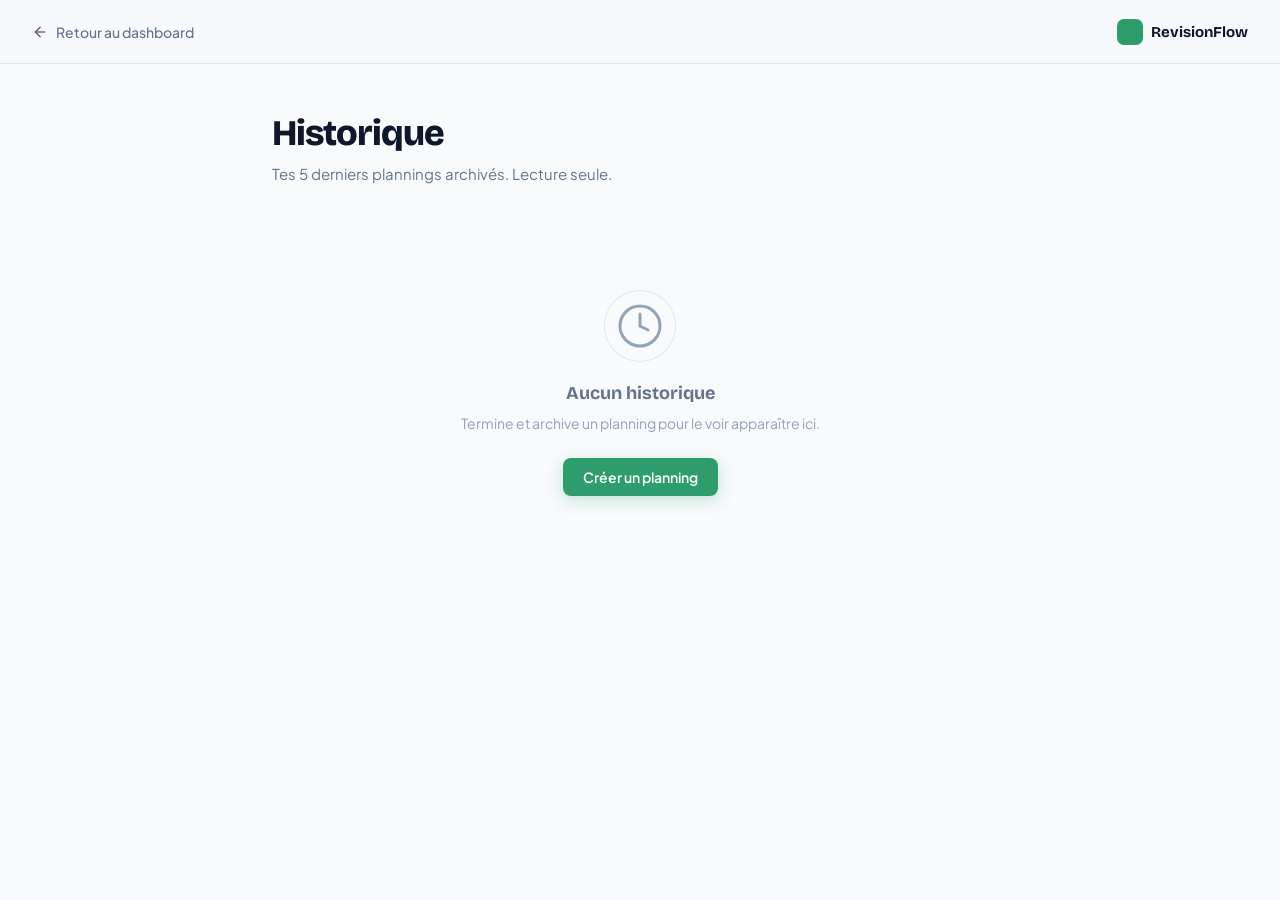
==== history/index.html @ 7397029c "correction du dashboard" ====
<!DOCTYPE html>
<html lang="fr">
<head>
    <meta charset="UTF-8">
    <meta name="viewport" content="width=device-width, initial-scale=1.0">
    <title>RevisionFlow — Historique</title>
    <link rel="preconnect" href="https://fonts.googleapis.com">
    <link href="https://fonts.googleapis.com/css2?family=Bricolage+Grotesque:opsz,wght@12..96,400;12..96,700;12..96,800&family=Plus+Jakarta+Sans:wght@400;500;600&display=swap" rel="stylesheet">
    <link rel="stylesheet" href="../core/variables.css">
    <link rel="stylesheet" href="history.css">
</head>
<body>

<div id="toast-container"></div>

<!-- HEADER -->
<header class="hist-header">
    <a href="../components/dashboard/dashboard.html" class="hist-back">
        <svg viewBox="0 0 24 24" fill="none" stroke="currentColor" stroke-width="2.5"
             stroke-linecap="round" width="16" height="16">
            <path d="M19 12H5M12 19l-7-7 7-7"/>
        </svg>
        Retour au dashboard
    </a>
    <div class="hist-brand">
        <div class="hist-logo"></div>
        <span>RevisionFlow</span>
    </div>
</header>

<!-- CONTENU -->
<div class="hist-body">

    <div class="hist-page-head">
        <h1 class="hist-page-title">Historique</h1>
        <p class="hist-page-sub">
            Tes 5 derniers plannings archivés. Lecture seule.
        </p>
    </div>

    <!-- Vide -->
    <div class="hist-empty hidden" id="hist-empty">
        <div class="hist-empty-icon">
            <svg viewBox="0 0 24 24" fill="none" stroke="currentColor"
                 stroke-width="1.5" stroke-linecap="round" width="48" height="48">
                <circle cx="12" cy="12" r="10"/>
                <polyline points="12 6 12 12 16 14"/>
            </svg>
        </div>
        <div class="hist-empty-title">Aucun historique</div>
        <div class="hist-empty-desc">
            Termine et archive un planning pour le voir apparaître ici.
        </div>
        <a href="../components/wizard/wizard.html" class="btn btn-green" style="margin-top:1.5rem">
            Créer un planning
        </a>
    </div>

    <!-- Liste -->
    <div id="hist-liste"></div>

    <!-- Panneau de détail (lecture seule) -->
    <div class="hist-detail hidden" id="hist-detail">
        <div class="hist-detail-header">
            <div>
                <div class="hist-detail-date" id="hd-date"></div>
                <div class="hist-detail-titre" id="hd-titre">Détail du planning</div>
            </div>
            <button class="btn btn-ghost btn-sm" onclick="History.fermerDetail()">
                <svg viewBox="0 0 24 24" fill="none" stroke="currentColor"
                     stroke-width="2.5" stroke-linecap="round" width="14" height="14">
                    <line x1="18" y1="6" x2="6" y2="18"/>
                    <line x1="6"  y1="6" x2="18" y2="18"/>
                </svg>
                Fermer
            </button>
        </div>

        <!-- Stats archivées -->
        <div class="hd-stats" id="hd-stats"></div>

        <!-- Modules archivés -->
        <div class="hd-section-title">Modules</div>
        <div id="hd-modules"></div>

        <!-- Bandeau lecture seule -->
        <div class="hd-readonly-banner">
            <svg viewBox="0 0 24 24" fill="none" stroke="currentColor"
                 stroke-width="2" stroke-linecap="round" width="15" height="15">
                <rect x="3" y="11" width="18" height="11" rx="2" ry="2"/>
                <path d="M7 11V7a5 5 0 0110 0v4"/>
            </svg>
            Planning archivé — lecture seule. Aucune modification possible.
        </div>
    </div>

</div><!-- /hist-body -->

<script src="../core/state.js"></script>
<script src="../core/ui.js"></script>
<script src="../core/planning.js"></script>
<script src="../core/storage.js"></script>
<script src="history.js"></script>
</body>
</html>
---- core/variables.css ----
/* ================================================
   REVISIONFLOW — DESIGN SYSTEM CENTRALISÉ
   Importer ce fichier en premier dans chaque composant
================================================ */
:root {

    /* --- Palette Sémantique Deep Tech --- */
    --accent-primary:  #22d3ee; /* Cyan */
    --accent-secondary: #a855f7; /* Violet */
    --success:         #10b981; /* Emerald */
    --warning:         #f59e0b; /* Amber */
    --danger:          #ef4444; /* Red */
    --info:            #3b82f6; /* Blue */

    /* --- Thème Clair (Correction Conflit) --- */
    --bg:             #f8fafc;
    --bg-alt:         #f1f5f9;
    --bg-gradient:    linear-gradient(135deg, #f8fafc 0%, #f1f5f9 100%);
    --surface:        #ffffff;
    --surface-hover:  #f8fafc;
    --text:           #0f172a;
    --text-muted:     #475569;
    --text-dim:       #94a3b8;
    --border:         rgba(0, 0, 0, 0.08);
    --border-bright:  rgba(0, 0, 0, 0.15);
    --glass-blur:     blur(12px);
    --neon-shadow:    0 0 15px rgba(34, 211, 238, 0.3);

    /* --- Couleurs secondaires --- */
    --orange:         #E8730A;
    --orange-dark:    #c45e06;
    --orange-light:   #fff3e8;
    --orange-mid:     #fdd5a8;

    --red:            #D92B2B;
    --red-dark:       #b91c1c;
    --red-light:      #fee2e2;
    --red-mid:        #fca5a5;

    /* --- Neutres --- */
    --text-2:         #64748b;
    --text-3:         #94a3b8;
    --border-2:       #cbd5e1;

    /* --- Vert (identique à --success) --- */
    --green:          #2D9E6B;
    --green-dark:     #1a7a50;
    --green-light:    #ecfdf5;
    --green-mid:      #6ee7b7;

    /* --- Primary & Accents --- */
    --purple-bg:      #eef2ff;
    --cyan:           #22d3ee;
    --primary:        #2563EB;
    --primary-dark:   #1E40AF;
    --primary-soft:   #EFF6FF;
    --primary-gradient: linear-gradient(135deg, #2563EB, #06b6d4);
    --success-gradient: linear-gradient(135deg, #10b981, #34d399);

    /* --- Typographie --- */
    --font-display:   'Bricolage Grotesque', sans-serif;
    --font-body:      'Plus Jakarta Sans', sans-serif;
    --font-mono:      'JetBrains Mono', 'Fira Code', monospace;

    /* --- Espacements --- */
    --space-xs:  4px;
    --space-sm:  8px;
    --space-md:  16px;
    --space-lg:  24px;
    --space-xl:  40px;
    --space-2xl: 64px;

    /* --- Bordures --- */
    --radius-sm:  8px;
    --radius-md:  12px;
    --radius-lg:  16px;
    --radius-xl:  20px;
    --radius-full: 999px;

    /* --- Ombres --- */
    --shadow-sm:  0 1px 3px rgba(15, 28, 46, 0.06),
                  0 1px 2px rgba(15, 28, 46, 0.04);
    --shadow-md:  0 4px 16px rgba(15, 28, 46, 0.07),
                  0 1px 4px  rgba(15, 28, 46, 0.04);
    --shadow-lg:  0 10px 40px rgba(15, 28, 46, 0.09),
                  0 4px  12px rgba(15, 28, 46, 0.05);
    --shadow-green: 0 4px 16px rgba(45, 158, 107, 0.25);
    --shadow-orange: 0 4px 16px rgba(232, 115, 10, 0.25);

    /* --- Animations --- */
    --ease:      cubic-bezier(0.16, 1, 0.3, 1);
    --ease-back: cubic-bezier(0.34, 1.56, 0.64, 1);
    --ease-in:   cubic-bezier(0.4, 0, 1, 1);
    --ease-out:  cubic-bezier(0, 0, 0.2, 1);
    --duration-fast:   150ms;
    --duration-normal: 300ms;
    --duration-slow:   500ms;

    /* --- Z-index --- */
    --z-base:    1;
    --z-dropdown: 10;
    --z-sidebar:  40;
    --z-modal:    80;
    --z-toast:    100;
}

/* ================================================
   RESET GLOBAL — inclure une seule fois
================================================ */
*, *::before, *::after {
    box-sizing: border-box;
    margin: 0;
    padding: 0;
}

html { scroll-behavior: smooth; }

body {
    font-family: var(--font-body);
    background: var(--bg);
    color: var(--text);
    -webkit-font-smoothing: antialiased;
    -moz-osx-font-smoothing: grayscale;
    overflow-x: hidden;
}

::-webkit-scrollbar { width: 4px; height: 4px; }
::-webkit-scrollbar-track { background: transparent; }
::-webkit-scrollbar-thumb {
    background: var(--green-mid);
    border-radius: var(--radius-full);
}

/* ================================================
   UTILITAIRES GLOBAUX
================================================ */

/* Texte */
.text-green  { color: var(--green); }
.text-orange { color: var(--orange); }
.text-red    { color: var(--danger); }
.text-muted  { color: var(--text-2); }

/* Badges statut */
.badge {
    display: inline-flex;
    align-items: center;
    gap: var(--space-xs);
    padding: 3px 10px;
    border-radius: var(--radius-full);
    font-size: 11px;
    font-weight: 600;
    text-transform: uppercase;
    letter-spacing: 0.5px;
}

.badge-green  { background: var(--green-light);  color: var(--green-dark); }
.badge-orange { background: var(--orange-light); color: var(--orange-dark); }
.badge-red    { background: var(--red-light);    color: var(--red-dark); }
.badge-muted  { background: var(--bg);           color: var(--text-2);
                border: 1px solid var(--border); }

/* Priorité */
.priority-high   { background: var(--orange-light); color: var(--orange-dark); }
.priority-medium { background: rgba(34, 211, 238, 0.1);  color: var(--cyan); }
.priority-low    { background: var(--bg);           color: var(--text-2);
                   border: 1px solid var(--border); }

/* Boutons globaux */
.btn {
    display: inline-flex;
    align-items: center;
    justify-content: center;
    gap: var(--space-sm);
    padding: 10px 20px;
    border-radius: var(--radius-sm);
    border: none;
    font-family: var(--font-body);
    font-size: 14px;
    font-weight: 600;
    cursor: pointer;
    transition: all var(--duration-normal) var(--ease);
    text-decoration: none;
    white-space: nowrap;
}

.btn svg { width: 15px; height: 15px; flex-shrink: 0; }

.btn-green {
    background: var(--green);
    color: white;
    box-shadow: var(--shadow-green);
}

.btn-green:hover {
    background: var(--green-dark);
    transform: translateY(-1px);
    box-shadow: 0 6px 20px rgba(45, 158, 107, 0.35);
}

.btn-green:active { transform: scale(0.97); }

.btn-orange {
    background: var(--orange-light);
    color: var(--orange-dark);
    border: 1px solid var(--orange-mid);
}

.btn-orange:hover {
    background: #fde8c8;
    border-color: var(--orange);
}

.btn-ghost {
    background: transparent;
    color: var(--text-2);
    border: 1.5px solid var(--border);
}

.btn-ghost:hover {
    background: var(--bg);
    border-color: var(--border-2);
    color: var(--text);
}

.btn-danger {
    background: var(--red-light);
    color: var(--red-dark);
    border: 1px solid var(--red-mid);
}

.btn-danger:hover { background: #fecaca; }

.btn-sm { padding: 7px 14px; font-size: 13px; }
.btn-sm svg { width: 13px; height: 13px; }

/* Cards */
.card {
    background: var(--surface);
    border: 1px solid var(--border);
    border-radius: var(--radius-lg);
    padding: var(--space-lg);
    transition: box-shadow var(--duration-normal);
}

.card:hover { box-shadow: var(--shadow-md); }

.card-title {
    font-family: var(--font-display);
    font-size: 15px;
    font-weight: 700;
    color: var(--text);
    letter-spacing: -0.2px;
    margin-bottom: var(--space-md);
}

/* Progress bar */
.progress-track {
    width: 100%;
    height: 8px;
    background: var(--border);
    border-radius: var(--radius-full);
    overflow: hidden;
}

.progress-fill {
    height: 100%;
    background: var(--green);
    border-radius: var(--radius-full);
    transition: width 0.8s cubic-bezier(0.65, 0, 0.35, 1);
    box-shadow: 0 0 8px rgba(45, 158, 107, 0.3);
}

.progress-fill.orange { background: var(--orange); }
.progress-fill.red    { background: var(--red); }

/* Input */
.input-box {
    display: flex;
    align-items: center;
    gap: var(--space-sm);
    background: var(--bg);
    border: 1.5px solid var(--border);
    border-radius: var(--radius-sm);
    padding: 0 14px;
    transition: all var(--duration-fast);
}

.input-box:focus-within {
    border-color: var(--green);
    box-shadow: 0 0 0 3px var(--green-light);
    background: var(--surface);
}

.input-box input,
.input-box select {
    flex: 1;
    border: none;
    background: transparent;
    padding: 11px 0;
    font-family: var(--font-body);
    font-size: 14px;
    color: var(--text);
    outline: none;
}

.input-box input::placeholder { color: var(--text-3); }

/* Animations communes */
@keyframes fadeUp {
    from { opacity: 0; transform: translateY(16px); }
    to   { opacity: 1; transform: translateY(0); }
}

@keyframes fadeIn {
    from { opacity: 0; }
    to   { opacity: 1; }
}

@keyframes slideIn {
    from { opacity: 0; transform: translateY(-10px) scale(0.97); }
    to   { opacity: 1; transform: translateY(0) scale(1); }
}

@keyframes scaleIn {
    from { opacity: 0; transform: scale(0.92); }
    to   { opacity: 1; transform: scale(1); }
}

/* Empty state */
.empty-state {
    text-align: center;
    padding: var(--space-xl) var(--space-md);
    color: var(--text-3);
}

.empty-state-icon {
    width: 48px; height: 48px;
    margin: 0 auto var(--space-md);
    color: var(--border-2);
}

.empty-state-title {
    font-family: var(--font-display);
    font-size: 16px;
    font-weight: 700;
    color: var(--text-2);
    margin-bottom: var(--space-xs);
}

.empty-state-desc { font-size: 13px; color: var(--text-3); line-height: 1.5; }

/* Toast container */
#toast-container {
    position: fixed;
    top: var(--space-lg);
    right: var(--space-lg);
    z-index: var(--z-toast);
    display: flex;
    flex-direction: column;
    gap: var(--space-sm);
    pointer-events: none;
}

/* ================================================
   THÈME SOMBRE (DARK MODE)
================================================ */
[data-theme="dark"] {
    --bg:             #0f172a;
    --bg-gradient:    linear-gradient(135deg, #0f172a 0%, #1e293b 100%);
    --surface:        #1e293b;
    --surface-hover:  #334155;
    --text:           #f1f5f9;
    --text-muted:     #cbd5e1;
    --text-dim:       #94a3b8;
    --text-2:         #94a3b8;
    --text-3:         #64748b;
    --border:         rgba(255, 255, 255, 0.08);
    --border-bright:  rgba(255, 255, 255, 0.15);
    --border-2:       #334155;
    
    /* Couleurs principales */
    --primary:        #3b82f6;
    --primary-dark:   #2563eb;
    --primary-soft:   #1e3a5f;
    
    --green:          #10b981;
    --green-dark:     #059669;
    --green-light:    #064e3b;
    --green-mid:      #34d399;
    
    --orange:         #f97316;
    --orange-dark:    #ea580c;
    --orange-light:   #431407;
    --orange-mid:     #fdba74;
    
    --red:            #ef4444;
    --red-dark:       #dc2626;
    --red-light:      #7f1d1d;
    --red-mid:        #f87171;
    
    /* Ombres */
    --shadow-sm:      0 1px 3px rgba(0, 0, 0, 0.3);
    --shadow-md:      0 4px 16px rgba(0, 0, 0, 0.4);
    --shadow-lg:      0 10px 40px rgba(0, 0, 0, 0.5);
    --shadow-green:   0 4px 16px rgba(16, 185, 129, 0.2);
    --shadow-orange:  0 4px 16px rgba(249, 115, 22, 0.2);
    
    /* Wizard spécifique */
    --wiz-bg:          #0f172a;
    --wiz-bg-alt:      #1e293b;
    --wiz-surface:     #1e293b;
    --wiz-surface-alt: #334155;
    --wiz-surface-item: #0f172a;
    --wiz-border:      #334155;
    --wiz-border-strong: #475569;
}

/* Ajustements supplémentaires pour le mode sombre */
[data-theme="dark"] .card:hover {
    background: #334155;
}

[data-theme="dark"] .badge-muted {
    background: #334155;
    color: #cbd5e1;
}

[data-theme="dark"] .module-row {
    background: #0f172a;
}

[data-theme="dark"] .module-row:focus-within {
    background: #1e293b;
}
---- history/history.css ----
/* ================================================
   HISTORY — page historique
================================================ */

body { min-height: 100vh; }

/* Header */
.hist-header {
    position: sticky;
    top: 0;
    display: flex;
    align-items: center;
    justify-content: space-between;
    padding: 0 2rem;
    height: 64px;
    background: rgba(248, 249, 252, 0.92);
    backdrop-filter: blur(14px);
    border-bottom: 1px solid var(--border);
    z-index: var(--z-sidebar);
}

.hist-back {
    display: flex;
    align-items: center;
    gap: 8px;
    font-size: 14px;
    font-weight: 500;
    color: var(--text-2);
    text-decoration: none;
    transition: color 0.15s;
}

.hist-back:hover { color: var(--green); }

.hist-brand {
    display: flex;
    align-items: center;
    gap: 8px;
    font-family: var(--font-display);
    font-size: 15px;
    font-weight: 700;
    color: var(--text);
}

.hist-logo {
    width: 26px; height: 26px;
    background: var(--green);
    border-radius: 7px;
}

/* Body */
.hist-body {
    max-width: 800px;
    margin: 0 auto;
    padding: 3rem 2rem;
}

/* Page head */
.hist-page-head {
    margin-bottom: 2.5rem;
}

.hist-page-title {
    font-family: var(--font-display);
    font-size: 36px;
    font-weight: 800;
    color: var(--text);
    letter-spacing: -1px;
    margin-bottom: 8px;
}

.hist-page-sub {
    font-size: 15px;
    color: var(--text-2);
    line-height: 1.5;
}

/* Empty */
.hist-empty {
    text-align: center;
    padding: 4rem 2rem;
    color: var(--text-3);
}

.hist-empty-icon {
    width: 72px; height: 72px;
    background: var(--bg);
    border: 1px solid var(--border);
    border-radius: 50%;
    display: flex;
    align-items: center;
    justify-content: center;
    margin: 0 auto 1.25rem;
}

.hist-empty-title {
    font-family: var(--font-display);
    font-size: 18px;
    font-weight: 700;
    color: var(--text-2);
    margin-bottom: 8px;
}

.hist-empty-desc {
    font-size: 14px;
    line-height: 1.6;
}

/* Carte historique */
.hist-card {
    background: var(--surface);
    border: 1px solid var(--border);
    border-radius: var(--radius-lg);
    padding: 1.5rem;
    margin-bottom: 12px;
    cursor: pointer;
    transition: all 0.2s var(--ease);
    animation: fadeUp 0.3s var(--ease);
}

.hist-card:hover {
    border-color: var(--green-mid);
    box-shadow: var(--shadow-md);
    transform: translateY(-2px);
}

.hist-card-header {
    display: flex;
    align-items: flex-start;
    justify-content: space-between;
    margin-bottom: 1rem;
}

.hist-card-left { flex: 1; }

.hist-card-date {
    font-size: 11px;
    font-weight: 600;
    color: var(--text-3);
    text-transform: uppercase;
    letter-spacing: 0.5px;
    margin-bottom: 5px;
}

.hist-card-mods {
    font-size: 14px;
    color: var(--text);
    font-weight: 500;
    line-height: 1.4;
}

.hist-card-pct {
    font-family: var(--font-display);
    font-size: 36px;
    font-weight: 800;
    letter-spacing: -1.5px;
    line-height: 1;
    padding-left: 1rem;
}

.hist-card-pct.ok      { color: var(--green); }
.hist-card-pct.moyen   { color: var(--orange); }
.hist-card-pct.faible  { color: var(--red); }

.hist-card-track {
    height: 5px;
    background: var(--border);
    border-radius: 99px;
    overflow: hidden;
    margin-bottom: 1rem;
}

.hist-card-fill {
    height: 100%;
    border-radius: 99px;
    transition: width 0.8s var(--ease);
}

.hist-card-footer {
    display: flex;
    align-items: center;
    justify-content: space-between;
    flex-wrap: wrap;
    gap: 8px;
}

.hist-card-tags {
    display: flex;
    gap: 6px;
    flex-wrap: wrap;
}

.hist-card-tag {
    display: inline-flex;
    align-items: center;
    gap: 5px;
    padding: 3px 10px;
    border-radius: var(--radius-full);
    font-size: 11px;
    font-weight: 600;
    border: 1px solid var(--border);
    color: var(--text-2);
    background: var(--bg);
}

.hist-card-voir {
    font-size: 13px;
    font-weight: 600;
    color: var(--green);
    display: flex;
    align-items: center;
    gap: 5px;
    transition: gap 0.2s;
}

.hist-card:hover .hist-card-voir { gap: 8px; }

/* Panneau de détail */
.hist-detail {
    background: var(--surface);
    border: 1px solid var(--border);
    border-radius: var(--radius-xl);
    padding: 2rem;
    margin-top: 2rem;
    animation: fadeUp 0.35s var(--ease);
}

.hist-detail-header {
    display: flex;
    align-items: flex-start;
    justify-content: space-between;
    margin-bottom: 1.5rem;
    padding-bottom: 1.5rem;
    border-bottom: 1px solid var(--border);
}

.hist-detail-date {
    font-size: 12px;
    color: var(--text-3);
    font-weight: 500;
    margin-bottom: 4px;
}

.hist-detail-titre {
    font-family: var(--font-display);
    font-size: 20px;
    font-weight: 800;
    color: var(--text);
    letter-spacing: -0.5px;
}

/* Stats archivées */
.hd-stats {
    display: grid;
    grid-template-columns: repeat(4, 1fr);
    gap: 10px;
    margin-bottom: 1.5rem;
}

.hd-stat {
    background: var(--bg);
    border: 1px solid var(--border);
    border-radius: var(--radius-md);
    padding: 1rem;
    text-align: center;
}

.hd-stat-val {
    font-family: var(--font-display);
    font-size: 24px;
    font-weight: 800;
    color: var(--text);
    letter-spacing: -0.5px;
    line-height: 1;
}

.hd-stat-lbl {
    font-size: 11px;
    color: var(--text-3);
    margin-top: 4px;
    font-weight: 500;
}

/* Modules archivés */
.hd-section-title {
    font-size: 12px;
    font-weight: 700;
    color: var(--text-3);
    text-transform: uppercase;
    letter-spacing: 1px;
    margin-bottom: 10px;
}

.hd-module-item {
    display: flex;
    align-items: center;
    gap: 12px;
    padding: 10px 0;
    border-bottom: 1px solid var(--border);
}

.hd-module-item:last-child { border-bottom: none; }

.hd-module-dot {
    width: 10px; height: 10px;
    border-radius: 50%;
    flex-shrink: 0;
}

.hd-module-nom {
    flex: 1;
    font-size: 14px;
    font-weight: 500;
    color: var(--text);
}

.hd-module-etoiles {
    font-size: 11px;
    color: var(--orange);
}

.hd-module-date {
    font-size: 12px;
    color: var(--text-3);
}

.hd-module-pct {
    font-size: 13px;
    font-weight: 700;
    color: var(--green);
    min-width: 36px;
    text-align: right;
}

/* Bandeau lecture seule */
.hd-readonly-banner {
    display: flex;
    align-items: center;
    gap: 8px;
    margin-top: 1.5rem;
    padding: 10px 14px;
    background: var(--orange-light);
    border: 1px solid var(--orange-mid);
    border-radius: var(--radius-sm);
    font-size: 12px;
    font-weight: 500;
    color: var(--orange-dark);
}

.hidden { display: none !important; }

/* Responsive */
@media (max-width: 640px) {
    .hd-stats      { grid-template-columns: repeat(2, 1fr); }
    .hist-body     { padding: 2rem 1rem; }
    .hist-header   { padding: 0 1rem; }
}
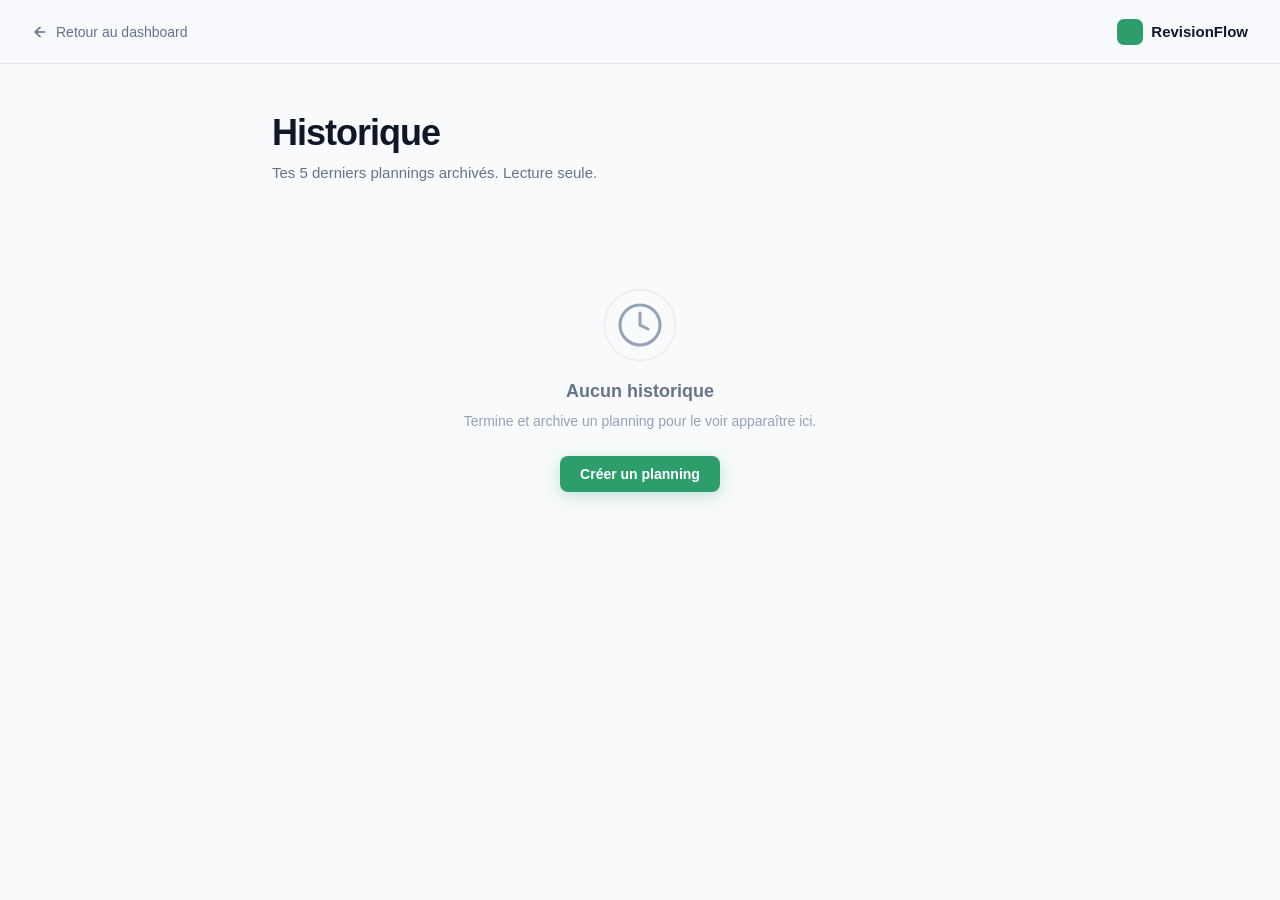
==== commit 48d1871b: "ameliorations du dashboard, notamment pour la gestion du pomodoro et de l'historique" ====
--- a/history/index.html
+++ b/history/index.html
@@ -5,7 +5,6 @@
     <meta name="viewport" content="width=device-width, initial-scale=1.0">
     <title>RevisionFlow — Historique</title>
     <link rel="preconnect" href="https://fonts.googleapis.com">
-    <link href="https://fonts.googleapis.com/css2?family=Bricolage+Grotesque:opsz,wght@12..96,400;12..96,700;12..96,800&family=Plus+Jakarta+Sans:wght@400;500;600&display=swap" rel="stylesheet">
     <link rel="stylesheet" href="../core/variables.css">
     <link rel="stylesheet" href="history.css">
 </head>
--- a/core/variables.css
+++ b/core/variables.css
@@ -5,14 +5,14 @@
 :root {
 
     /* --- Palette Sémantique Deep Tech --- */
-    --accent-primary:  #22d3ee; /* Cyan */
-    --accent-secondary: #a855f7; /* Violet */
-    --success:         #10b981; /* Emerald */
-    --warning:         #f59e0b; /* Amber */
-    --danger:          #ef4444; /* Red */
-    --info:            #3b82f6; /* Blue */
-
-    /* --- Thème Clair (Correction Conflit) --- */
+    --accent-primary:   #22d3ee;
+    --accent-secondary: #a855f7;
+    --success:          #10b981;
+    --warning:          #f59e0b;
+    --danger:           #ef4444;
+    --info:             #3b82f6;
+
+    /* --- Thème Clair --- */
     --bg:             #f8fafc;
     --bg-alt:         #f1f5f9;
     --bg-gradient:    linear-gradient(135deg, #f8fafc 0%, #f1f5f9 100%);
@@ -26,12 +26,13 @@
     --glass-blur:     blur(12px);
     --neon-shadow:    0 0 15px rgba(34, 211, 238, 0.3);
 
-    /* --- Couleurs secondaires --- */
+    /* --- Orange --- */
     --orange:         #E8730A;
     --orange-dark:    #c45e06;
     --orange-light:   #fff3e8;
     --orange-mid:     #fdd5a8;
 
+    /* --- Red --- */
     --red:            #D92B2B;
     --red-dark:       #b91c1c;
     --red-light:      #fee2e2;
@@ -42,7 +43,7 @@
     --text-3:         #94a3b8;
     --border-2:       #cbd5e1;
 
-    /* --- Vert (identique à --success) --- */
+    /* --- Vert --- */
     --green:          #2D9E6B;
     --green-dark:     #1a7a50;
     --green-light:    #ecfdf5;
@@ -58,9 +59,9 @@
     --success-gradient: linear-gradient(135deg, #10b981, #34d399);
 
     /* --- Typographie --- */
-    --font-display:   'Bricolage Grotesque', sans-serif;
-    --font-body:      'Plus Jakarta Sans', sans-serif;
-    --font-mono:      'JetBrains Mono', 'Fira Code', monospace;
+    --font-display: 'Bricolage Grotesque', sans-serif;
+    --font-body:    'Plus Jakarta Sans', sans-serif;
+    --font-mono:    'JetBrains Mono', 'Fira Code', monospace;
 
     /* --- Espacements --- */
     --space-xs:  4px;
@@ -71,20 +72,17 @@
     --space-2xl: 64px;
 
     /* --- Bordures --- */
-    --radius-sm:  8px;
-    --radius-md:  12px;
-    --radius-lg:  16px;
-    --radius-xl:  20px;
+    --radius-sm:   8px;
+    --radius-md:   12px;
+    --radius-lg:   16px;
+    --radius-xl:   20px;
     --radius-full: 999px;
 
     /* --- Ombres --- */
-    --shadow-sm:  0 1px 3px rgba(15, 28, 46, 0.06),
-                  0 1px 2px rgba(15, 28, 46, 0.04);
-    --shadow-md:  0 4px 16px rgba(15, 28, 46, 0.07),
-                  0 1px 4px  rgba(15, 28, 46, 0.04);
-    --shadow-lg:  0 10px 40px rgba(15, 28, 46, 0.09),
-                  0 4px  12px rgba(15, 28, 46, 0.05);
-    --shadow-green: 0 4px 16px rgba(45, 158, 107, 0.25);
+    --shadow-sm:  0 1px 3px rgba(15, 28, 46, 0.06), 0 1px 2px rgba(15, 28, 46, 0.04);
+    --shadow-md:  0 4px 16px rgba(15, 28, 46, 0.07), 0 1px 4px rgba(15, 28, 46, 0.04);
+    --shadow-lg:  0 10px 40px rgba(15, 28, 46, 0.09), 0 4px 12px rgba(15, 28, 46, 0.05);
+    --shadow-green:  0 4px 16px rgba(45, 158, 107, 0.25);
     --shadow-orange: 0 4px 16px rgba(232, 115, 10, 0.25);
 
     /* --- Animations --- */
@@ -97,7 +95,7 @@
     --duration-slow:   500ms;
 
     /* --- Z-index --- */
-    --z-base:    1;
+    --z-base:     1;
     --z-dropdown: 10;
     --z-sidebar:  40;
     --z-modal:    80;
@@ -105,7 +103,7 @@
 }
 
 /* ================================================
-   RESET GLOBAL — inclure une seule fois
+   RESET GLOBAL — une seule fois ici
 ================================================ */
 *, *::before, *::after {
     box-sizing: border-box;
@@ -135,13 +133,12 @@
    UTILITAIRES GLOBAUX
 ================================================ */
 
-/* Texte */
 .text-green  { color: var(--green); }
 .text-orange { color: var(--orange); }
 .text-red    { color: var(--danger); }
 .text-muted  { color: var(--text-2); }
 
-/* Badges statut */
+/* Badges */
 .badge {
     display: inline-flex;
     align-items: center;
@@ -153,20 +150,20 @@
     text-transform: uppercase;
     letter-spacing: 0.5px;
 }
-
 .badge-green  { background: var(--green-light);  color: var(--green-dark); }
 .badge-orange { background: var(--orange-light); color: var(--orange-dark); }
 .badge-red    { background: var(--red-light);    color: var(--red-dark); }
-.badge-muted  { background: var(--bg);           color: var(--text-2);
-                border: 1px solid var(--border); }
+.badge-muted  { background: var(--bg); color: var(--text-2); border: 1px solid var(--border); }
 
 /* Priorité */
 .priority-high   { background: var(--orange-light); color: var(--orange-dark); }
-.priority-medium { background: rgba(34, 211, 238, 0.1);  color: var(--cyan); }
-.priority-low    { background: var(--bg);           color: var(--text-2);
-                   border: 1px solid var(--border); }
-
-/* Boutons globaux */
+.priority-medium { background: rgba(34, 211, 238, 0.1); color: var(--cyan); }
+.priority-low    { background: var(--bg); color: var(--text-2); border: 1px solid var(--border); }
+
+/* ================================================
+   BOUTONS — source unique de vérité
+   dashboard.css et wizard.css ne redéfinissent PAS .btn
+================================================ */
 .btn {
     display: inline-flex;
     align-items: center;
@@ -183,7 +180,6 @@
     text-decoration: none;
     white-space: nowrap;
 }
-
 .btn svg { width: 15px; height: 15px; flex-shrink: 0; }
 
 .btn-green {
@@ -191,13 +187,11 @@
     color: white;
     box-shadow: var(--shadow-green);
 }
-
 .btn-green:hover {
     background: var(--green-dark);
     transform: translateY(-1px);
     box-shadow: 0 6px 20px rgba(45, 158, 107, 0.35);
 }
-
 .btn-green:active { transform: scale(0.97); }
 
 .btn-orange {
@@ -205,36 +199,28 @@
     color: var(--orange-dark);
     border: 1px solid var(--orange-mid);
 }
-
-.btn-orange:hover {
-    background: #fde8c8;
-    border-color: var(--orange);
-}
+.btn-orange:hover { background: #fde8c8; border-color: var(--orange); }
 
 .btn-ghost {
     background: transparent;
     color: var(--text-2);
     border: 1.5px solid var(--border);
 }
-
-.btn-ghost:hover {
-    background: var(--bg);
-    border-color: var(--border-2);
-    color: var(--text);
-}
+.btn-ghost:hover { background: var(--bg); border-color: var(--border-2); color: var(--text); }
 
 .btn-danger {
     background: var(--red-light);
     color: var(--red-dark);
     border: 1px solid var(--red-mid);
 }
-
 .btn-danger:hover { background: #fecaca; }
 
 .btn-sm { padding: 7px 14px; font-size: 13px; }
 .btn-sm svg { width: 13px; height: 13px; }
 
-/* Cards */
+/* ================================================
+   CARDS — source unique
+================================================ */
 .card {
     background: var(--surface);
     border: 1px solid var(--border);
@@ -242,9 +228,7 @@
     padding: var(--space-lg);
     transition: box-shadow var(--duration-normal);
 }
-
 .card:hover { box-shadow: var(--shadow-md); }
-
 .card-title {
     font-family: var(--font-display);
     font-size: 15px;
@@ -262,7 +246,6 @@
     border-radius: var(--radius-full);
     overflow: hidden;
 }
-
 .progress-fill {
     height: 100%;
     background: var(--green);
@@ -270,7 +253,6 @@
     transition: width 0.8s cubic-bezier(0.65, 0, 0.35, 1);
     box-shadow: 0 0 8px rgba(45, 158, 107, 0.3);
 }
-
 .progress-fill.orange { background: var(--orange); }
 .progress-fill.red    { background: var(--red); }
 
@@ -285,13 +267,11 @@
     padding: 0 14px;
     transition: all var(--duration-fast);
 }
-
 .input-box:focus-within {
     border-color: var(--green);
     box-shadow: 0 0 0 3px var(--green-light);
     background: var(--surface);
 }
-
 .input-box input,
 .input-box select {
     flex: 1;
@@ -303,7 +283,6 @@
     color: var(--text);
     outline: none;
 }
-
 .input-box input::placeholder { color: var(--text-3); }
 
 /* Animations communes */
@@ -311,17 +290,14 @@
     from { opacity: 0; transform: translateY(16px); }
     to   { opacity: 1; transform: translateY(0); }
 }
-
 @keyframes fadeIn {
     from { opacity: 0; }
     to   { opacity: 1; }
 }
-
 @keyframes slideIn {
     from { opacity: 0; transform: translateY(-10px) scale(0.97); }
     to   { opacity: 1; transform: translateY(0) scale(1); }
 }
-
 @keyframes scaleIn {
     from { opacity: 0; transform: scale(0.92); }
     to   { opacity: 1; transform: scale(1); }
@@ -333,13 +309,7 @@
     padding: var(--space-xl) var(--space-md);
     color: var(--text-3);
 }
-
-.empty-state-icon {
-    width: 48px; height: 48px;
-    margin: 0 auto var(--space-md);
-    color: var(--border-2);
-}
-
+.empty-state-icon { width: 48px; height: 48px; margin: 0 auto var(--space-md); color: var(--border-2); }
 .empty-state-title {
     font-family: var(--font-display);
     font-size: 16px;
@@ -347,14 +317,17 @@
     color: var(--text-2);
     margin-bottom: var(--space-xs);
 }
-
 .empty-state-desc { font-size: 13px; color: var(--text-3); line-height: 1.5; }
 
-/* Toast container */
+/* ================================================
+   TOAST — position définie une seule fois ici
+   dashboard.css ne redéfinit PAS #toast-container
+================================================ */
 #toast-container {
     position: fixed;
-    top: var(--space-lg);
-    right: var(--space-lg);
+    bottom: 24px;
+    left: 50%;
+    transform: translateX(-50%);
     z-index: var(--z-toast);
     display: flex;
     flex-direction: column;
@@ -363,73 +336,57 @@
 }
 
 /* ================================================
-   THÈME SOMBRE (DARK MODE)
+   THÈME SOMBRE
 ================================================ */
 [data-theme="dark"] {
-    --bg:             #0f172a;
-    --bg-gradient:    linear-gradient(135deg, #0f172a 0%, #1e293b 100%);
-    --surface:        #1e293b;
-    --surface-hover:  #334155;
-    --text:           #f1f5f9;
-    --text-muted:     #cbd5e1;
-    --text-dim:       #94a3b8;
-    --text-2:         #94a3b8;
-    --text-3:         #64748b;
-    --border:         rgba(255, 255, 255, 0.08);
-    --border-bright:  rgba(255, 255, 255, 0.15);
-    --border-2:       #334155;
-    
-    /* Couleurs principales */
-    --primary:        #3b82f6;
-    --primary-dark:   #2563eb;
-    --primary-soft:   #1e3a5f;
-    
-    --green:          #10b981;
-    --green-dark:     #059669;
-    --green-light:    #064e3b;
-    --green-mid:      #34d399;
-    
-    --orange:         #f97316;
-    --orange-dark:    #ea580c;
-    --orange-light:   #431407;
-    --orange-mid:     #fdba74;
-    
-    --red:            #ef4444;
-    --red-dark:       #dc2626;
-    --red-light:      #7f1d1d;
-    --red-mid:        #f87171;
-    
-    /* Ombres */
-    --shadow-sm:      0 1px 3px rgba(0, 0, 0, 0.3);
-    --shadow-md:      0 4px 16px rgba(0, 0, 0, 0.4);
-    --shadow-lg:      0 10px 40px rgba(0, 0, 0, 0.5);
-    --shadow-green:   0 4px 16px rgba(16, 185, 129, 0.2);
-    --shadow-orange:  0 4px 16px rgba(249, 115, 22, 0.2);
-    
-    /* Wizard spécifique */
-    --wiz-bg:          #0f172a;
-    --wiz-bg-alt:      #1e293b;
-    --wiz-surface:     #1e293b;
-    --wiz-surface-alt: #334155;
+    --bg:            #0f172a;
+    --bg-gradient:   linear-gradient(135deg, #0f172a 0%, #1e293b 100%);
+    --surface:       #1e293b;
+    --surface-hover: #334155;
+    --text:          #f1f5f9;
+    --text-muted:    #cbd5e1;
+    --text-dim:      #94a3b8;
+    --text-2:        #94a3b8;
+    --text-3:        #64748b;
+    --border:        rgba(255, 255, 255, 0.08);
+    --border-bright: rgba(255, 255, 255, 0.15);
+    --border-2:      #334155;
+
+    --primary:      #3b82f6;
+    --primary-dark: #2563eb;
+    --primary-soft: #1e3a5f;
+
+    --green:       #10b981;
+    --green-dark:  #059669;
+    --green-light: #064e3b;
+    --green-mid:   #34d399;
+
+    --orange:       #f97316;
+    --orange-dark:  #ea580c;
+    --orange-light: #431407;
+    --orange-mid:   #fdba74;
+
+    --red:       #ef4444;
+    --red-dark:  #dc2626;
+    --red-light: #7f1d1d;
+    --red-mid:   #f87171;
+
+    --shadow-sm:     0 1px 3px rgba(0, 0, 0, 0.3);
+    --shadow-md:     0 4px 16px rgba(0, 0, 0, 0.4);
+    --shadow-lg:     0 10px 40px rgba(0, 0, 0, 0.5);
+    --shadow-green:  0 4px 16px rgba(16, 185, 129, 0.2);
+    --shadow-orange: 0 4px 16px rgba(249, 115, 22, 0.2);
+
+    --wiz-bg:           #0f172a;
+    --wiz-bg-alt:       #1e293b;
+    --wiz-surface:      #1e293b;
+    --wiz-surface-alt:  #334155;
     --wiz-surface-item: #0f172a;
-    --wiz-border:      #334155;
-    --wiz-border-strong: #475569;
-}
-
-/* Ajustements supplémentaires pour le mode sombre */
-[data-theme="dark"] .card:hover {
-    background: #334155;
-}
-
-[data-theme="dark"] .badge-muted {
-    background: #334155;
-    color: #cbd5e1;
-}
-
-[data-theme="dark"] .module-row {
-    background: #0f172a;
-}
-
-[data-theme="dark"] .module-row:focus-within {
-    background: #1e293b;
-}+    --wiz-border:       #334155;
+    --wiz-border-strong:#475569;
+}
+
+[data-theme="dark"] .card:hover    { background: #334155; }
+[data-theme="dark"] .badge-muted   { background: #334155; color: #cbd5e1; }
+[data-theme="dark"] .module-row    { background: #0f172a; }
+[data-theme="dark"] .module-row:focus-within { background: #1e293b; }
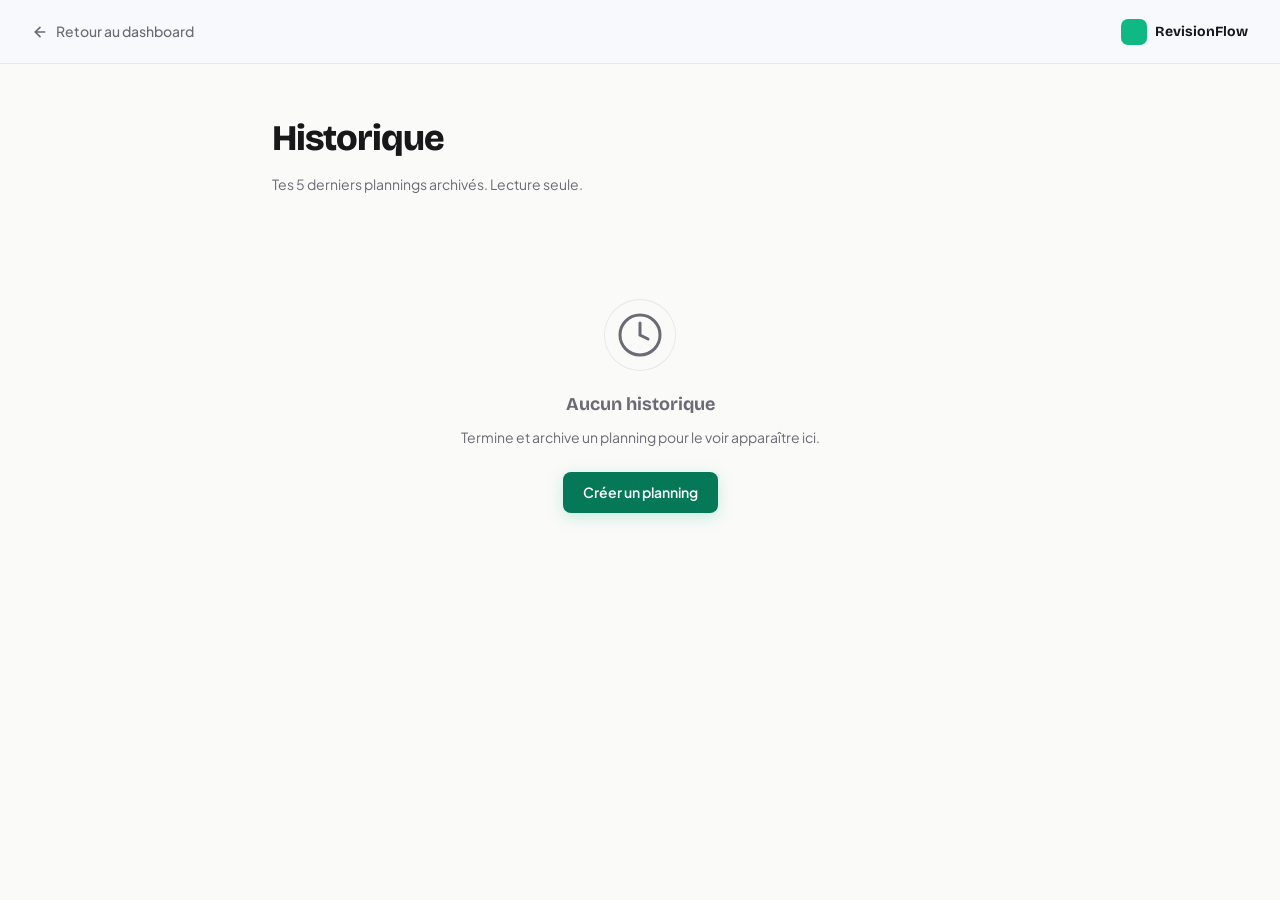
==== commit 383fb25b: "feat: RevisionFlow v1.0 - etat fonctionnel final certifie Cumul des passes V3.2 a V3.5b, verifiees e" ====
--- a/history/index.html
+++ b/history/index.html
@@ -3,10 +3,24 @@
 <head>
     <meta charset="UTF-8">
     <meta name="viewport" content="width=device-width, initial-scale=1.0">
+    <link rel="icon" type="image/svg+xml" href="../favicon.svg?v=7">
     <title>RevisionFlow — Historique</title>
+    <script>
+        (function () {
+            try {
+                const raw = localStorage.getItem('revisionflow_data');
+                if (raw) {
+                    const data = JSON.parse(raw);
+                    if (data?.prefs?.theme) {
+                        document.documentElement.setAttribute('data-theme', data.prefs.theme);
+                    }
+                }
+            } catch (e) {}
+        })();
+    </script>
     <link rel="preconnect" href="https://fonts.googleapis.com">
-    <link rel="stylesheet" href="../core/variables.css">
-    <link rel="stylesheet" href="history.css">
+    <link rel="stylesheet" href="../core/variables.css?v=7">
+    <link rel="stylesheet" href="history.css?v=7">
 </head>
 <body>
 
@@ -95,8 +109,8 @@
 
 </div><!-- /hist-body -->
 
-<script src="../core/state.js"></script>
-<script src="../core/ui.js"></script>
+<script src="../core/state.js?v=7"></script>
+<script src="../core/ui.js?v=7"></script>
 <script src="../core/planning.js"></script>
 <script src="../core/storage.js"></script>
 <script src="history.js"></script>
--- a/core/variables.css
+++ b/core/variables.css
@@ -1,105 +1,269 @@
 /* ================================================
-   REVISIONFLOW — DESIGN SYSTEM CENTRALISÉ
-   Importer ce fichier en premier dans chaque composant
-================================================ */
+   REVISIONFLOW — DESIGN SYSTEM V3
+   SOURCE UNIQUE DE VÉRITÉ du système visuel.
+   À importer en premier dans chaque page / composant.
+
+   Règles de la palette V3 :
+   • Indigo      = identité & action (CTA, focus, sélection)
+   • Émeraude    = succès (terminé, progression)
+   • Corail/rouge= difficulté & danger (à revoir, suppression)
+   • Amber       = attention (priorité moyenne, maîtrise partielle)
+   • Orange      = attention forte (surcharge, alerte)
+   • Or (reward) = récompense — RÉSERVÉ V3.x : ne pas l'utiliser partout
+================================================ */
+@import url('https://fonts.googleapis.com/css2?family=Bricolage+Grotesque:opsz,wght@12..96,400;12..96,700;12..96,800;12..96,900&family=Plus+Jakarta+Sans:wght@400;500;600;700;800&family=JetBrains+Mono:wght@500;700&display=swap');
+
 :root {
 
-    /* --- Palette Sémantique Deep Tech --- */
-    --accent-primary:   #22d3ee;
-    --accent-secondary: #a855f7;
-    --success:          #10b981;
-    --warning:          #f59e0b;
-    --danger:           #ef4444;
-    --info:             #3b82f6;
-
-    /* --- Thème Clair --- */
-    --bg:             #f8fafc;
-    --bg-alt:         #f1f5f9;
-    --bg-gradient:    linear-gradient(135deg, #f8fafc 0%, #f1f5f9 100%);
-    --surface:        #ffffff;
-    --surface-hover:  #f8fafc;
-    --text:           #0f172a;
-    --text-muted:     #475569;
-    --text-dim:       #94a3b8;
-    --border:         rgba(0, 0, 0, 0.08);
-    --border-bright:  rgba(0, 0, 0, 0.15);
-    --glass-blur:     blur(12px);
-    --neon-shadow:    0 0 15px rgba(34, 211, 238, 0.3);
-
-    /* --- Orange --- */
-    --orange:         #E8730A;
-    --orange-dark:    #c45e06;
-    --orange-light:   #fff3e8;
-    --orange-mid:     #fdd5a8;
-
-    /* --- Red --- */
-    --red:            #D92B2B;
-    --red-dark:       #b91c1c;
-    --red-light:      #fee2e2;
-    --red-mid:        #fca5a5;
-
-    /* --- Neutres --- */
-    --text-2:         #64748b;
-    --text-3:         #94a3b8;
-    --border-2:       #cbd5e1;
-
-    /* --- Vert --- */
-    --green:          #2D9E6B;
-    --green-dark:     #1a7a50;
-    --green-light:    #ecfdf5;
-    --green-mid:      #6ee7b7;
-
-    /* --- Primary & Accents --- */
-    --purple-bg:      #eef2ff;
-    --cyan:           #22d3ee;
-    --primary:        #2563EB;
-    --primary-dark:   #1E40AF;
-    --primary-soft:   #EFF6FF;
-    --primary-gradient: linear-gradient(135deg, #2563EB, #06b6d4);
-    --success-gradient: linear-gradient(135deg, #10b981, #34d399);
-
-    /* --- Typographie --- */
+    /* ═══════════ 1. PRIMITIVES V3 ═══════════ */
+
+    /* Indigo — identité & action */
+    --indigo-50:  #EEF2FF;
+    --indigo-300: #A5B4FC;
+    --indigo-500: #6366F1;
+    --indigo-600: #4F46E5;
+    --indigo-700: #4338CA;
+
+    /* Émeraude — succès */
+    --emerald-50:  #ECFDF5;
+    --emerald-300: #6EE7B7;
+    --emerald-400: #34D399;
+    --emerald-500: #10B981;
+    --emerald-600: #059669;
+    --emerald-700: #047857;
+
+    /* Corail — difficulté & danger */
+    --coral-50:  #FEF2F2;
+    --coral-100: #FEE2E2;
+    --coral-300: #FCA5A5;
+    --coral-400: #F87171;
+    --coral-500: #EF4444;
+    --coral-600: #DC2626;
+    --coral-700: #B91C1C;
+
+    /* Amber — attention */
+    --amber-50:  #FFFBEB;
+    --amber-300: #FBBF24;
+    --amber-500: #F59E0B;
+    --amber-600: #D97706;
+    --amber-700: #B45309;
+
+    /* Orange — attention forte */
+    --orange-50:  #FFF7ED;
+    --orange-200: #FDD5A8;
+    --orange-300: #FDBA74;
+    --orange-500: #F97316;
+    --orange-600: #EA580C;
+    --orange-700: #9A3412;
+
+    /* Or — récompense (réservé V3.x : XP, streak, paliers) */
+    --gold-50:  #FEFCE8;
+    --gold-300: #FDE047;
+    --gold-500: #EAB308;
+    --gold-700: #854D0E;
+
+    /* Neutres clairs */
+    --neutral-0:   #FFFFFF;
+    --neutral-50:  #FAFAF9;
+    --neutral-100: #F4F4F5;
+    --neutral-150: #F1F1F3;
+    --neutral-400: #A1A1AA;
+    --neutral-500: #71717A;
+    --neutral-600: #6B6B75;
+    --neutral-700: #18181B;
+
+    /* Neutres sombres (thème dark) */
+    --ink-900: #0C0E14;
+    --ink-800: #141721;
+    --ink-700: #1B1F2D;
+    --ink-600: #222738;
+    --ink-300: #F4F4F5;
+    --ink-400: #A1A1AA;
+
+    /* ═══════════ 2. TOKENS SÉMANTIQUES — THÈME CLAIR ═══════════ */
+
+    /* Primaire — indigo : identité & action */
+    --color-primary:       var(--indigo-600);
+    --color-primary-hover: var(--indigo-700);
+    --color-primary-soft:  var(--indigo-50);
+    --color-primary-strong: var(--indigo-700);
+    --color-on-primary:    var(--neutral-0);
+
+    /* Succès — émeraude */
+    --color-success:        var(--emerald-500);
+    --color-success-hover:  var(--emerald-600);
+    --color-success-soft:   var(--emerald-50);
+    --color-success-strong: var(--emerald-700);
+
+    /* Attention — orange (= état d'alerte) */
+    --color-attention:        var(--orange-500);
+    --color-attention-hover:  var(--orange-600);
+    --color-attention-soft:   var(--orange-50);
+    --color-attention-strong: var(--orange-700);
+
+    /* Attention douce — amber (= priorité moyenne, maîtrise partielle) */
+    --color-amber:        var(--amber-500);
+    --color-amber-hover:  var(--amber-600);
+    --color-amber-soft:   var(--amber-50);
+    --color-amber-strong: var(--amber-700);
+
+    /* Danger / difficulté — corail */
+    --color-danger:        var(--coral-500);
+    --color-danger-hover:  var(--coral-600);
+    --color-danger-soft:   var(--coral-50);
+    --color-danger-strong: var(--coral-700);
+
+    /* Récompense — or (réservé V3.x) */
+    --color-reward:        var(--gold-500);
+    --color-reward-soft:   var(--gold-50);
+    --color-reward-strong: var(--gold-700);
+
+    /* Information — indigo clair */
+    --color-info: var(--indigo-500);
+
+    /* Fonds & surfaces */
+    --bg-page:       var(--neutral-50);
+    --surface:       var(--neutral-0);
+    --surface-2:     var(--neutral-100);
+    --surface-3:     var(--neutral-150);
+    --surface-hover: var(--neutral-100);
+    --surface-translucent: rgba(255, 255, 255, 0.85);
+
+    /* Texte — 3 niveaux + micro */
+    --text-primary:   var(--neutral-700);
+    --text-secondary: var(--neutral-600);
+    --text-muted:     var(--neutral-400);
+
+    /* Bordures */
+    --border-subtle:    rgba(0, 0, 0, 0.07);
+    --border-default:   rgba(0, 0, 0, 0.10);
+    --border-strong:    rgba(0, 0, 0, 0.15);
+    --border-primary:   rgba(79, 70, 229, 0.30);
+    --border-success:   rgba(16, 185, 129, 0.30);
+    --border-attention: rgba(249, 115, 22, 0.30);
+    --border-danger:    rgba(239, 68, 68, 0.25);
+
+    /* Overlay & anneau de focus */
+    --overlay:    rgba(12, 14, 20, 0.45);
+    --focus-ring: 0 0 0 3px rgba(79, 70, 229, 0.18);
+
+    /* ═══════════ 3. TYPOGRAPHIE ═══════════ */
     --font-display: 'Bricolage Grotesque', sans-serif;
     --font-body:    'Plus Jakarta Sans', sans-serif;
     --font-mono:    'JetBrains Mono', 'Fira Code', monospace;
 
-    /* --- Espacements --- */
-    --space-xs:  4px;
-    --space-sm:  8px;
-    --space-md:  16px;
-    --space-lg:  24px;
-    --space-xl:  40px;
-    --space-2xl: 64px;
-
-    /* --- Bordures --- */
+    /* Échelle V3 : 36 / 32 / 24 / 22-20 / 16-18 / 13-14 / 12 / 11 - ajouts V3.1b: --text-btn, --text-xl-plus (24), --text-xl-compact (20) */
+    --text-2xl:         36px;   /* chrono / affichage majeur */
+    --text-2xl-compact: 32px;   /* chrono — variante mobile */
+    --text-xl-plus:     24px;   /* titres de panneau / gros chiffres (V3.1b: hérité 24px) */
+    --text-xl:          22px;   /* titres de page */
+    --text-xl-compact:  20px;   /* titres de détail (V3.1b: hérité 20px) */
+    --text-lg:          18px;   /* titres de section */
+    --text-md:          16px;   /* titres de carte */
+    --text-sm:          14px;   /* corps */
+    --text-xs:          13px;   /* corps dense / méta */
+    --text-2xs:         12px;   /* légendes */
+    --text-3xs:         12px;   /* micro-labels, badges (V3.1b: 11 -> 12) */
+    --text-4xs:         11px;   /* decoratif micro (V3.1b: 10 -> 11) */
+    --text-btn:         14px;   /* boutons - remplace le defaut 13.33px du navigateur */
+
+    /* ═══════════ 4. ESPACEMENTS ═══════════ */
+    --space-1:  4px;
+    --space-2:  8px;
+    --space-3:  12px;
+    --space-4:  16px;
+    --space-5:  20px;
+    --space-6:  24px;
+    --space-8:  32px;
+    --space-10: 40px;
+    --space-16: 64px;
+
+    /* ═══════════ 5. RAYONS ═══════════ */
+    --radius-2xs:  4px;
+    --radius-xs:   6px;
     --radius-sm:   8px;
     --radius-md:   12px;
     --radius-lg:   16px;
     --radius-xl:   20px;
     --radius-full: 999px;
 
-    /* --- Ombres --- */
-    --shadow-sm:  0 1px 3px rgba(15, 28, 46, 0.06), 0 1px 2px rgba(15, 28, 46, 0.04);
-    --shadow-md:  0 4px 16px rgba(15, 28, 46, 0.07), 0 1px 4px rgba(15, 28, 46, 0.04);
-    --shadow-lg:  0 10px 40px rgba(15, 28, 46, 0.09), 0 4px 12px rgba(15, 28, 46, 0.05);
-    --shadow-green:  0 4px 16px rgba(45, 158, 107, 0.25);
-    --shadow-orange: 0 4px 16px rgba(232, 115, 10, 0.25);
-
-    /* --- Animations --- */
+    /* ═══════════ 6. OMBRES ═══════════ */
+    --shadow-sm: 0 1px 3px rgba(12, 14, 20, 0.06), 0 1px 2px rgba(12, 14, 20, 0.04);
+    --shadow-md: 0 4px 12px rgba(12, 14, 20, 0.05), 0 1px 3px rgba(12, 14, 20, 0.03);
+    --shadow-lg: 0 10px 30px -5px rgba(12, 14, 20, 0.08), 0 4px 6px -2px rgba(12, 14, 20, 0.03);
+    --shadow-success:   0 4px 16px rgba(16, 185, 129, 0.22);
+    --shadow-attention: 0 4px 16px rgba(249, 115, 22, 0.22);
+
+    /* ═══════════ 7. MOUVEMENT ═══════════ */
     --ease:      cubic-bezier(0.16, 1, 0.3, 1);
     --ease-back: cubic-bezier(0.34, 1.56, 0.64, 1);
     --ease-in:   cubic-bezier(0.4, 0, 1, 1);
     --ease-out:  cubic-bezier(0, 0, 0.2, 1);
     --duration-fast:   150ms;
+    --duration-base:   200ms;
     --duration-normal: 300ms;
     --duration-slow:   500ms;
-
-    /* --- Z-index --- */
-    --z-base:     1;
-    --z-dropdown: 10;
-    --z-sidebar:  40;
-    --z-modal:    80;
-    --z-toast:    100;
+    --transition-fast: var(--duration-fast) var(--ease-out);
+    --transition-base: var(--duration-base) var(--ease-out);
+
+    /* ═══════════ 8. Z-INDEX ═══════════ */
+    --z-sidebar: 40;
+    --z-modal:   80;
+    --z-toast:   100;
+
+    /* ═══════════ 9. ALIAS DE COMPATIBILITÉ ═══════════
+       Noms hérités (V1/V2) encore utilisés par wizard.css,
+       history.css, filter.css, landing.css et core/ui.js.
+       Ils pointent tous vers les tokens V3 : une seule valeur
+       en source. À ne pas utiliser pour du nouveau code. */
+
+    --bg:            var(--bg-page);
+    --bg-alt:        var(--surface-2);
+    --text:          var(--text-primary);
+    --text-main:     var(--text-primary);
+    --text-2:        var(--text-secondary);
+    --text-3:        var(--text-muted);
+    --text-dim:      var(--text-muted);
+    --border:        var(--border-subtle);
+    --border-bright: var(--border-strong);
+    --border-2:      var(--border-strong);
+    --border-hover:  var(--border-strong);
+
+    --primary:       var(--color-primary);
+    --primary-dark:  var(--color-primary-hover);
+    --primary-soft:  var(--color-primary-soft);
+    --purple-bg:     var(--color-primary-soft);
+    --info:          var(--color-info);
+    --cyan:          var(--indigo-500);
+
+    --success:       var(--color-success);
+    --warning:       var(--color-attention);
+    --danger:        var(--color-danger);
+
+    --green:         var(--color-success);
+    --green-dark:    var(--color-success-strong);
+    --green-light:   var(--color-success-soft);
+    --green-mid:     var(--emerald-300);
+
+    --orange:        var(--color-attention);
+    --orange-dark:   var(--color-attention-strong);
+    --orange-light:  var(--color-attention-soft);
+    --orange-mid:    var(--orange-200);
+
+    --red:           var(--color-danger);
+    --red-dark:      var(--color-danger-strong);
+    --red-light:     var(--coral-100);
+    --red-mid:       var(--coral-300);
+
+    --space-xs:  var(--space-1);
+    --space-sm:  var(--space-2);
+    --space-md:  var(--space-4);
+    --space-lg:  var(--space-6);
+    --space-xl:  var(--space-10);
+    --space-2xl: var(--space-16);
+
+    --shadow-green:  var(--shadow-success);
+    --shadow-orange: var(--shadow-attention);
 }
 
 /* ================================================
@@ -112,6 +276,13 @@
 }
 
 html { scroll-behavior: smooth; }
+
+/* Boutons - taille d action uniforme (V3.1b):
+   remplace le 13.33px herite du navigateur.
+   Les regles de classe (.btn, .btn-sm...) restent prioritaires. */
+button {
+    font-size: var(--text-btn);
+}
 
 body {
     font-family: var(--font-body);
@@ -119,13 +290,14 @@
     color: var(--text);
     -webkit-font-smoothing: antialiased;
     -moz-osx-font-smoothing: grayscale;
+    line-height: 1.5;
     overflow-x: hidden;
 }
 
 ::-webkit-scrollbar { width: 4px; height: 4px; }
 ::-webkit-scrollbar-track { background: transparent; }
 ::-webkit-scrollbar-thumb {
-    background: var(--green-mid);
+    background: var(--border-strong);
     border-radius: var(--radius-full);
 }
 
@@ -133,10 +305,11 @@
    UTILITAIRES GLOBAUX
 ================================================ */
 
-.text-green  { color: var(--green); }
-.text-orange { color: var(--orange); }
-.text-red    { color: var(--danger); }
-.text-muted  { color: var(--text-2); }
+.text-green  { color: var(--color-success); }
+.text-orange { color: var(--color-attention); }
+.text-red    { color: var(--color-danger); }
+.text-amber  { color: var(--color-amber); }
+.text-muted  { color: var(--text-secondary); }
 
 /* Badges */
 .badge {
@@ -145,20 +318,22 @@
     gap: var(--space-xs);
     padding: 3px 10px;
     border-radius: var(--radius-full);
-    font-size: 11px;
+    font-size: var(--text-3xs);
     font-weight: 600;
     text-transform: uppercase;
     letter-spacing: 0.5px;
-}
-.badge-green  { background: var(--green-light);  color: var(--green-dark); }
-.badge-orange { background: var(--orange-light); color: var(--orange-dark); }
-.badge-red    { background: var(--red-light);    color: var(--red-dark); }
-.badge-muted  { background: var(--bg); color: var(--text-2); border: 1px solid var(--border); }
-
-/* Priorité */
-.priority-high   { background: var(--orange-light); color: var(--orange-dark); }
-.priority-medium { background: rgba(34, 211, 238, 0.1); color: var(--cyan); }
-.priority-low    { background: var(--bg); color: var(--text-2); border: 1px solid var(--border); }
+    line-height: 1.35;
+}
+.badge-green  { background: var(--color-success-soft);   color: var(--color-success-strong); }
+.badge-orange { background: var(--color-attention-soft); color: var(--color-attention-strong); }
+.badge-red    { background: var(--color-danger-soft);    color: var(--color-danger-strong); }
+.badge-amber  { background: var(--color-amber-soft);     color: var(--color-amber-strong); }
+.badge-muted  { background: var(--surface-2); color: var(--text-secondary); border: 1px solid var(--border-subtle); }
+
+/* Priorité — même logique que le Dashboard : haute = difficulté, moyenne = attention */
+.priority-high   { background: var(--color-danger-soft);    color: var(--color-danger-strong); }
+.priority-medium { background: var(--color-amber-soft);     color: var(--color-amber-strong); }
+.priority-low    { background: var(--surface-2); color: var(--text-secondary); border: 1px solid var(--border-subtle); }
 
 /* ================================================
    BOUTONS — source unique de vérité
@@ -173,7 +348,7 @@
     border-radius: var(--radius-sm);
     border: none;
     font-family: var(--font-body);
-    font-size: 14px;
+    font-size: var(--text-btn);
     font-weight: 600;
     cursor: pointer;
     transition: all var(--duration-normal) var(--ease);
@@ -183,39 +358,39 @@
 .btn svg { width: 15px; height: 15px; flex-shrink: 0; }
 
 .btn-green {
-    background: var(--green);
-    color: white;
+    background: var(--emerald-700);
+    color: var(--color-on-primary);
     box-shadow: var(--shadow-green);
 }
 .btn-green:hover {
-    background: var(--green-dark);
+    background: var(--emerald-700);
     transform: translateY(-1px);
-    box-shadow: 0 6px 20px rgba(45, 158, 107, 0.35);
+    box-shadow: var(--shadow-success);
 }
 .btn-green:active { transform: scale(0.97); }
 
 .btn-orange {
-    background: var(--orange-light);
-    color: var(--orange-dark);
+    background: var(--color-attention-soft);
+    color: var(--color-attention-strong);
     border: 1px solid var(--orange-mid);
 }
-.btn-orange:hover { background: #fde8c8; border-color: var(--orange); }
+.btn-orange:hover { border-color: var(--color-attention); }
 
 .btn-ghost {
     background: transparent;
-    color: var(--text-2);
-    border: 1.5px solid var(--border);
-}
-.btn-ghost:hover { background: var(--bg); border-color: var(--border-2); color: var(--text); }
+    color: var(--text-secondary);
+    border: 1.5px solid var(--border-subtle);
+}
+.btn-ghost:hover { background: var(--surface-2); border-color: var(--border-strong); color: var(--text-primary); }
 
 .btn-danger {
-    background: var(--red-light);
-    color: var(--red-dark);
+    background: var(--color-danger-soft);
+    color: var(--color-danger-strong);
     border: 1px solid var(--red-mid);
 }
-.btn-danger:hover { background: #fecaca; }
-
-.btn-sm { padding: 7px 14px; font-size: 13px; }
+.btn-danger:hover { background: var(--coral-100); }
+
+.btn-sm { padding: 7px 14px; font-size: var(--text-xs); }
 .btn-sm svg { width: 13px; height: 13px; }
 
 /* ================================================
@@ -223,7 +398,7 @@
 ================================================ */
 .card {
     background: var(--surface);
-    border: 1px solid var(--border);
+    border: 1px solid var(--border-subtle);
     border-radius: var(--radius-lg);
     padding: var(--space-lg);
     transition: box-shadow var(--duration-normal);
@@ -231,9 +406,9 @@
 .card:hover { box-shadow: var(--shadow-md); }
 .card-title {
     font-family: var(--font-display);
-    font-size: 15px;
+    font-size: var(--text-md);
     font-weight: 700;
-    color: var(--text);
+    color: var(--text-primary);
     letter-spacing: -0.2px;
     margin-bottom: var(--space-md);
 }
@@ -242,34 +417,34 @@
 .progress-track {
     width: 100%;
     height: 8px;
-    background: var(--border);
+    background: var(--surface-2);
     border-radius: var(--radius-full);
     overflow: hidden;
 }
 .progress-fill {
     height: 100%;
-    background: var(--green);
+    background: var(--color-success);
     border-radius: var(--radius-full);
     transition: width 0.8s cubic-bezier(0.65, 0, 0.35, 1);
-    box-shadow: 0 0 8px rgba(45, 158, 107, 0.3);
-}
-.progress-fill.orange { background: var(--orange); }
-.progress-fill.red    { background: var(--red); }
+    box-shadow: 0 0 8px var(--color-success-soft);
+}
+.progress-fill.orange { background: var(--color-attention); }
+.progress-fill.red    { background: var(--color-danger); }
 
 /* Input */
 .input-box {
     display: flex;
     align-items: center;
     gap: var(--space-sm);
-    background: var(--bg);
-    border: 1.5px solid var(--border);
+    background: var(--surface-2);
+    border: 1.5px solid var(--border-subtle);
     border-radius: var(--radius-sm);
     padding: 0 14px;
     transition: all var(--duration-fast);
 }
 .input-box:focus-within {
-    border-color: var(--green);
-    box-shadow: 0 0 0 3px var(--green-light);
+    border-color: var(--color-primary);
+    box-shadow: var(--focus-ring);
     background: var(--surface);
 }
 .input-box input,
@@ -279,11 +454,11 @@
     background: transparent;
     padding: 11px 0;
     font-family: var(--font-body);
-    font-size: 14px;
-    color: var(--text);
+    font-size: var(--text-sm);
+    color: var(--text-primary);
     outline: none;
 }
-.input-box input::placeholder { color: var(--text-3); }
+.input-box input::placeholder { color: var(--text-secondary); }
 
 /* Animations communes */
 @keyframes fadeUp {
@@ -302,22 +477,45 @@
     from { opacity: 0; transform: scale(0.92); }
     to   { opacity: 1; transform: scale(1); }
 }
+/* Pulsation d'un état actif (ex. « Focus en cours ») */
+@keyframes pulse {
+    0%, 100% { opacity: 1; transform: scale(1); }
+    50%      { opacity: 0.45; transform: scale(0.85); }
+}
+/* Urgence du chrono (voir pomodoro.js) */
+@keyframes pulseCritique {
+    0%, 100% { opacity: 1; transform: scale(1); }
+    50%      { opacity: 0.5; transform: scale(1.05); }
+}
+/* Shake — erreur de validation de champ (voir UI.secouer) */
+@keyframes shake {
+    0%, 100% { transform: translateX(0); }
+    20%      { transform: translateX(-6px); }
+    40%      { transform: translateX(6px); }
+    60%      { transform: translateX(-4px); }
+    80%      { transform: translateX(4px); }
+}
+/* Barre de progression d'un toast (voir UI.toast) */
+@keyframes toastBar {
+    from { width: 100%; }
+    to   { width: 0%; }
+}
 
 /* Empty state */
 .empty-state {
     text-align: center;
     padding: var(--space-xl) var(--space-md);
-    color: var(--text-3);
-}
-.empty-state-icon { width: 48px; height: 48px; margin: 0 auto var(--space-md); color: var(--border-2); }
+    color: var(--text-secondary);
+}
+.empty-state-icon { width: 48px; height: 48px; margin: 0 auto var(--space-md); color: var(--border-strong); }
 .empty-state-title {
     font-family: var(--font-display);
-    font-size: 16px;
+    font-size: var(--text-md);
     font-weight: 700;
-    color: var(--text-2);
+    color: var(--text-secondary);
     margin-bottom: var(--space-xs);
 }
-.empty-state-desc { font-size: 13px; color: var(--text-3); line-height: 1.5; }
+.empty-state-desc { font-size: var(--text-xs); color: var(--text-secondary); line-height: 1.5; }
 
 /* ================================================
    TOAST — position définie une seule fois ici
@@ -339,54 +537,89 @@
    THÈME SOMBRE
 ================================================ */
 [data-theme="dark"] {
-    --bg:            #0f172a;
-    --bg-gradient:   linear-gradient(135deg, #0f172a 0%, #1e293b 100%);
-    --surface:       #1e293b;
-    --surface-hover: #334155;
-    --text:          #f1f5f9;
-    --text-muted:    #cbd5e1;
-    --text-dim:      #94a3b8;
-    --text-2:        #94a3b8;
-    --text-3:        #64748b;
-    --border:        rgba(255, 255, 255, 0.08);
-    --border-bright: rgba(255, 255, 255, 0.15);
-    --border-2:      #334155;
-
-    --primary:      #3b82f6;
-    --primary-dark: #2563eb;
-    --primary-soft: #1e3a5f;
-
-    --green:       #10b981;
-    --green-dark:  #059669;
-    --green-light: #064e3b;
-    --green-mid:   #34d399;
-
-    --orange:       #f97316;
-    --orange-dark:  #ea580c;
-    --orange-light: #431407;
-    --orange-mid:   #fdba74;
-
-    --red:       #ef4444;
-    --red-dark:  #dc2626;
-    --red-light: #7f1d1d;
-    --red-mid:   #f87171;
-
-    --shadow-sm:     0 1px 3px rgba(0, 0, 0, 0.3);
-    --shadow-md:     0 4px 16px rgba(0, 0, 0, 0.4);
-    --shadow-lg:     0 10px 40px rgba(0, 0, 0, 0.5);
-    --shadow-green:  0 4px 16px rgba(16, 185, 129, 0.2);
-    --shadow-orange: 0 4px 16px rgba(249, 115, 22, 0.2);
-
-    --wiz-bg:           #0f172a;
-    --wiz-bg-alt:       #1e293b;
-    --wiz-surface:      #1e293b;
-    --wiz-surface-alt:  #334155;
-    --wiz-surface-item: #0f172a;
-    --wiz-border:       #334155;
-    --wiz-border-strong:#475569;
-}
-
-[data-theme="dark"] .card:hover    { background: #334155; }
-[data-theme="dark"] .badge-muted   { background: #334155; color: #cbd5e1; }
-[data-theme="dark"] .module-row    { background: #0f172a; }
-[data-theme="dark"] .module-row:focus-within { background: #1e293b; }+    /* Surfaces V3 (encre) */
+    --bg-page:       var(--ink-900);
+    --surface:       var(--ink-800);
+    --surface-2:     var(--ink-700);
+    --surface-3:     var(--ink-600);
+    --surface-hover: var(--ink-700);
+    --surface-translucent: rgba(20, 23, 33, 0.85);
+
+    /* Texte */
+    --text-primary:   var(--ink-300);
+    --text-secondary: var(--ink-400);
+    --text-muted:     var(--neutral-500);
+
+    /* Bordures */
+    --border-subtle:    rgba(255, 255, 255, 0.08);
+    --border-default:   rgba(255, 255, 255, 0.10);
+    --border-strong:    rgba(255, 255, 255, 0.18);
+    --border-primary:   rgba(99, 102, 241, 0.35);
+    --border-success:   rgba(16, 185, 129, 0.35);
+    --border-attention: rgba(249, 115, 22, 0.35);
+    --border-danger:    rgba(239, 68, 68, 0.30);
+
+    /* Overlay & anneau de focus */
+    --overlay:    rgba(4, 6, 10, 0.60);
+    --focus-ring: 0 0 0 3px rgba(99, 102, 241, 0.25);
+
+    /* Primaire — indigo clair (meilleur contraste sur encre) */
+    --color-primary:       var(--indigo-500);
+    --color-primary-hover: var(--indigo-600);
+    --color-primary-soft:  rgba(99, 102, 241, 0.14);
+    --color-primary-strong: var(--indigo-300);
+
+    /* Succès */
+    --color-success-soft:   rgba(16, 185, 129, 0.12);
+    --color-success-strong: var(--emerald-400);
+
+    /* Attention */
+    --color-attention-soft:   rgba(249, 115, 22, 0.14);
+    --color-attention-strong: var(--orange-300);
+    --color-amber-soft:       rgba(245, 158, 11, 0.12);
+    --color-amber-strong:     var(--amber-300);
+
+    /* Danger */
+    --color-danger-soft:   rgba(239, 68, 68, 0.12);
+    --color-danger-strong: var(--coral-400);
+
+    /* Récompense (réservé V3.x) */
+    --color-reward-soft:   rgba(234, 179, 8, 0.12);
+    --color-reward-strong: var(--gold-300);
+
+    /* Ombres */
+    --shadow-sm: 0 1px 3px rgba(0, 0, 0, 0.30);
+    --shadow-md: 0 4px 12px rgba(0, 0, 0, 0.35);
+    --shadow-lg: 0 10px 30px -5px rgba(0, 0, 0, 0.45);
+    --shadow-success:   0 4px 16px rgba(16, 185, 129, 0.20);
+    --shadow-attention: 0 4px 16px rgba(249, 115, 22, 0.20);
+
+    /* Tints legacy (wizard / filter) */
+    --green-mid:  var(--emerald-400);
+    --orange-mid: var(--orange-300);
+    --red-mid:    var(--coral-400);
+
+    /* NB : les tokens --wiz-* sont définis dans wizard.css (clair + sombre). */
+}
+
+[data-theme="dark"] .card:hover  { background: var(--surface-2); }
+[data-theme="dark"] .badge-muted { background: var(--surface-2); color: var(--text-secondary); }
+[data-theme="dark"] .module-row  { background: var(--bg-page); }
+[data-theme="dark"] .module-row:focus-within { background: var(--surface); }
+
+/* ================================================
+   ACCESSIBILITÉ — focus visible & mouvement réduit
+================================================ */
+:focus-visible {
+    outline: 2px solid var(--color-primary);
+    outline-offset: 2px;
+}
+
+@media (prefers-reduced-motion: reduce) {
+    *, *::before, *::after {
+        animation-duration: 0.01ms !important;
+        animation-iteration-count: 1 !important;
+        transition-duration: 0.01ms !important;
+        scroll-behavior: auto !important;
+    }
+}
--- a/history/history.css
+++ b/history/history.css
@@ -23,7 +23,7 @@
     display: flex;
     align-items: center;
     gap: 8px;
-    font-size: 14px;
+    font-size: var(--text-sm);
     font-weight: 500;
     color: var(--text-2);
     text-decoration: none;
@@ -37,7 +37,7 @@
     align-items: center;
     gap: 8px;
     font-family: var(--font-display);
-    font-size: 15px;
+    font-size: var(--text-sm);
     font-weight: 700;
     color: var(--text);
 }
@@ -62,7 +62,7 @@
 
 .hist-page-title {
     font-family: var(--font-display);
-    font-size: 36px;
+    font-size: var(--text-2xl);
     font-weight: 800;
     color: var(--text);
     letter-spacing: -1px;
@@ -70,7 +70,7 @@
 }
 
 .hist-page-sub {
-    font-size: 15px;
+    font-size: var(--text-sm);
     color: var(--text-2);
     line-height: 1.5;
 }
@@ -79,7 +79,7 @@
 .hist-empty {
     text-align: center;
     padding: 4rem 2rem;
-    color: var(--text-3);
+    color: var(--text-secondary);
 }
 
 .hist-empty-icon {
@@ -95,14 +95,14 @@
 
 .hist-empty-title {
     font-family: var(--font-display);
-    font-size: 18px;
+    font-size: var(--text-lg);
     font-weight: 700;
     color: var(--text-2);
     margin-bottom: 8px;
 }
 
 .hist-empty-desc {
-    font-size: 14px;
+    font-size: var(--text-sm);
     line-height: 1.6;
 }
 
@@ -134,16 +134,16 @@
 .hist-card-left { flex: 1; }
 
 .hist-card-date {
-    font-size: 11px;
+    font-size: var(--text-3xs);
     font-weight: 600;
-    color: var(--text-3);
+    color: var(--text-secondary);
     text-transform: uppercase;
     letter-spacing: 0.5px;
     margin-bottom: 5px;
 }
 
 .hist-card-mods {
-    font-size: 14px;
+    font-size: var(--text-sm);
     color: var(--text);
     font-weight: 500;
     line-height: 1.4;
@@ -151,16 +151,16 @@
 
 .hist-card-pct {
     font-family: var(--font-display);
-    font-size: 36px;
+    font-size: var(--text-2xl);
     font-weight: 800;
     letter-spacing: -1.5px;
     line-height: 1;
     padding-left: 1rem;
 }
 
-.hist-card-pct.ok      { color: var(--green); }
-.hist-card-pct.moyen   { color: var(--orange); }
-.hist-card-pct.faible  { color: var(--red); }
+.hist-card-pct.ok      { color: var(--green-dark); }
+.hist-card-pct.moyen   { color: var(--orange-dark); }
+.hist-card-pct.faible  { color: var(--red-dark); }
 
 .hist-card-track {
     height: 5px;
@@ -196,7 +196,7 @@
     gap: 5px;
     padding: 3px 10px;
     border-radius: var(--radius-full);
-    font-size: 11px;
+    font-size: var(--text-3xs);
     font-weight: 600;
     border: 1px solid var(--border);
     color: var(--text-2);
@@ -204,9 +204,9 @@
 }
 
 .hist-card-voir {
-    font-size: 13px;
+    font-size: var(--text-xs);
     font-weight: 600;
-    color: var(--green);
+    color: var(--green-dark);
     display: flex;
     align-items: center;
     gap: 5px;
@@ -235,15 +235,15 @@
 }
 
 .hist-detail-date {
-    font-size: 12px;
-    color: var(--text-3);
+    font-size: var(--text-2xs);
+    color: var(--text-secondary);
     font-weight: 500;
     margin-bottom: 4px;
 }
 
 .hist-detail-titre {
     font-family: var(--font-display);
-    font-size: 20px;
+    font-size: var(--text-xl-compact);
     font-weight: 800;
     color: var(--text);
     letter-spacing: -0.5px;
@@ -267,7 +267,7 @@
 
 .hd-stat-val {
     font-family: var(--font-display);
-    font-size: 24px;
+    font-size: var(--text-xl-plus);
     font-weight: 800;
     color: var(--text);
     letter-spacing: -0.5px;
@@ -275,17 +275,17 @@
 }
 
 .hd-stat-lbl {
-    font-size: 11px;
-    color: var(--text-3);
+    font-size: var(--text-3xs);
+    color: var(--text-secondary);
     margin-top: 4px;
     font-weight: 500;
 }
 
 /* Modules archivés */
 .hd-section-title {
-    font-size: 12px;
+    font-size: var(--text-2xs);
     font-weight: 700;
-    color: var(--text-3);
+    color: var(--text-secondary);
     text-transform: uppercase;
     letter-spacing: 1px;
     margin-bottom: 10px;
@@ -309,25 +309,25 @@
 
 .hd-module-nom {
     flex: 1;
-    font-size: 14px;
+    font-size: var(--text-sm);
     font-weight: 500;
     color: var(--text);
 }
 
 .hd-module-etoiles {
-    font-size: 11px;
-    color: var(--orange);
+    font-size: var(--text-3xs);
+    color: var(--orange-dark);
 }
 
 .hd-module-date {
-    font-size: 12px;
-    color: var(--text-3);
+    font-size: var(--text-2xs);
+    color: var(--text-secondary);
 }
 
 .hd-module-pct {
-    font-size: 13px;
+    font-size: var(--text-xs);
     font-weight: 700;
-    color: var(--green);
+    color: var(--green-dark);
     min-width: 36px;
     text-align: right;
 }
@@ -342,7 +342,7 @@
     background: var(--orange-light);
     border: 1px solid var(--orange-mid);
     border-radius: var(--radius-sm);
-    font-size: 12px;
+    font-size: var(--text-2xs);
     font-weight: 500;
     color: var(--orange-dark);
 }
